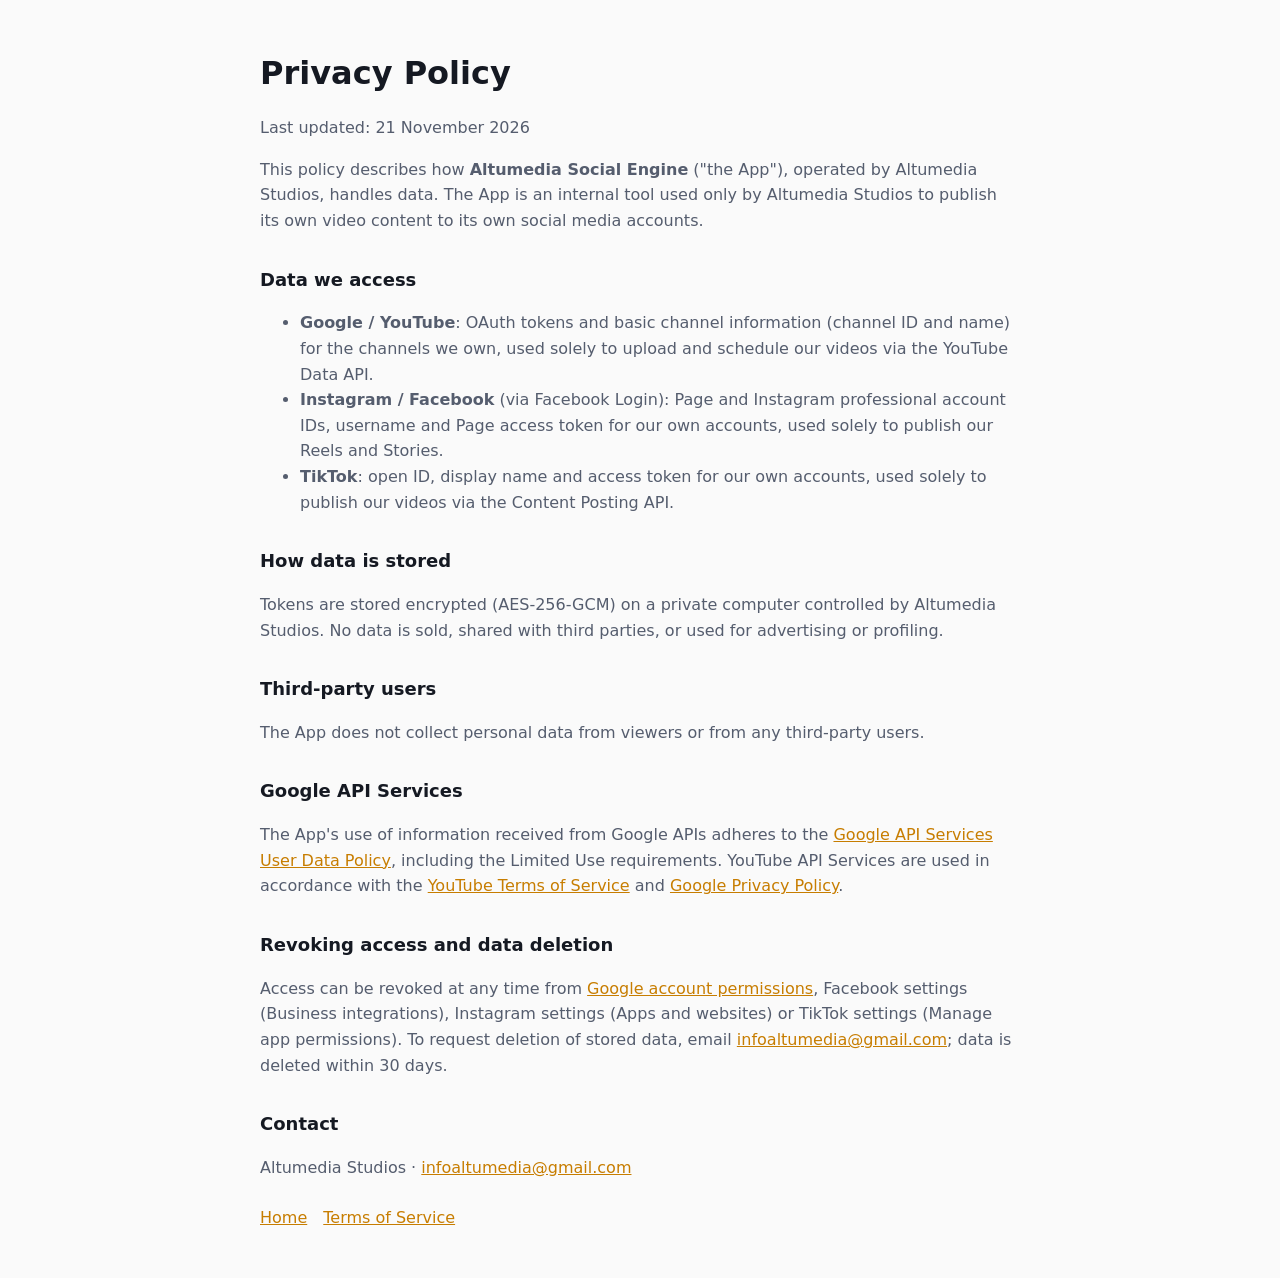
==== privacy.html @ 6e10262b "Add website, privacy policy and terms" ====
<!doctype html><html lang="en"><head><meta charset="utf-8"><meta name="viewport" content="width=device-width,initial-scale=1"><title>Privacy Policy · Altumedia</title><link rel="stylesheet" href="style.css"></head><body><main>
<h1>Privacy Policy</h1><p>Last updated: 21 November 2026</p>
<p>This policy describes how <b>Altumedia Social Engine</b> ("the App"), operated by Altumedia Studios, handles data. The App is an internal tool used only by Altumedia Studios to publish its own video content to its own social media accounts.</p>
<h2>Data we access</h2>
<ul><li><b>Google / YouTube</b>: OAuth tokens and basic channel information (channel ID and name) for the channels we own, used solely to upload and schedule our videos via the YouTube Data API.</li>
<li><b>Instagram / Facebook</b> (via Facebook Login): Page and Instagram professional account IDs, username and Page access token for our own accounts, used solely to publish our Reels and Stories.</li>
<li><b>TikTok</b>: open ID, display name and access token for our own accounts, used solely to publish our videos via the Content Posting API.</li></ul>
<h2>How data is stored</h2><p>Tokens are stored encrypted (AES-256-GCM) on a private computer controlled by Altumedia Studios. No data is sold, shared with third parties, or used for advertising or profiling.</p>
<h2>Third-party users</h2><p>The App does not collect personal data from viewers or from any third-party users.</p>
<h2>Google API Services</h2><p>The App's use of information received from Google APIs adheres to the <a href="https://developers.google.com/terms/api-services-user-data-policy">Google API Services User Data Policy</a>, including the Limited Use requirements. YouTube API Services are used in accordance with the <a href="https://www.youtube.com/t/terms">YouTube Terms of Service</a> and <a href="https://policies.google.com/privacy">Google Privacy Policy</a>.</p>
<h2>Revoking access and data deletion</h2><p>Access can be revoked at any time from <a href="https://myaccount.google.com/permissions">Google account permissions</a>, Facebook settings (Business integrations), Instagram settings (Apps and websites) or TikTok settings (Manage app permissions). To request deletion of stored data, email <a href="mailto:infoaltumedia@gmail.com">infoaltumedia@gmail.com</a>; data is deleted within 30 days.</p>
<h2>Contact</h2><p>Altumedia Studios · <a href="mailto:infoaltumedia@gmail.com">infoaltumedia@gmail.com</a></p>
<nav><a href="index.html">Home</a><a href="terms.html">Terms of Service</a></nav></main></body></html>
---- style.css ----
:root{--bg:#0d0f14;--fg:#e8ebf2;--mute:#9aa3b5;--sun:#ffb020}
@media (prefers-color-scheme: light){:root{--bg:#fafafa;--fg:#151922;--mute:#555d6e;--sun:#c77d00}}
body{margin:0;background:var(--bg);color:var(--fg);font:16px/1.6 system-ui,Segoe UI,sans-serif}
main{max-width:760px;margin:0 auto;padding:48px 16px}h1{margin:0 0 6px}h1 span{color:var(--sun)}
h2{margin-top:32px;font-size:18px}p,li{color:var(--mute)}a{color:var(--sun)}nav{margin-top:24px;display:flex;gap:16px;flex-wrap:wrap}
footer{margin-top:48px;font-size:13px;color:var(--mute)}
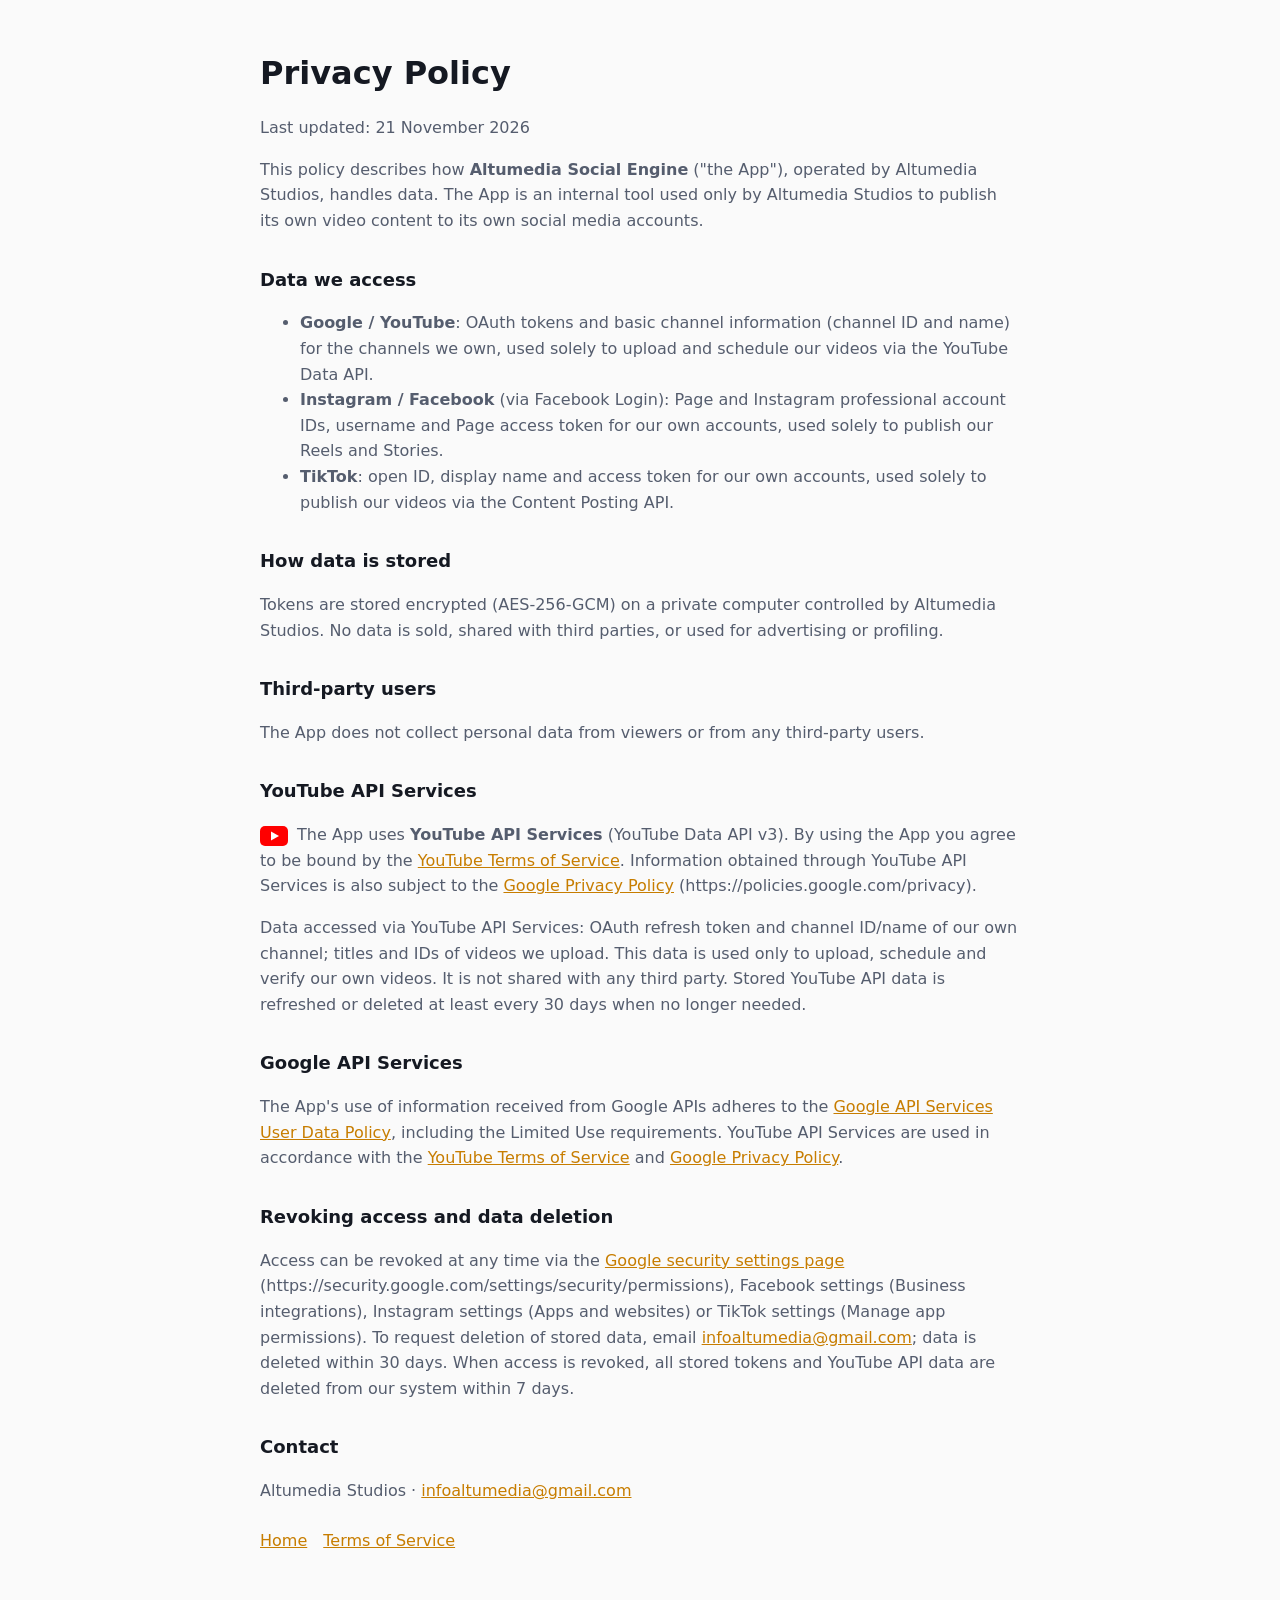
==== commit d8fe6688: "Add files via upload" ====
--- a/privacy.html
+++ b/privacy.html
@@ -1,13 +1,15 @@
-<!doctype html><html lang="en"><head><meta charset="utf-8"><meta name="viewport" content="width=device-width,initial-scale=1"><title>Privacy Policy · Altumedia</title><link rel="stylesheet" href="style.css"></head><body><main>
-<h1>Privacy Policy</h1><p>Last updated: 21 November 2026</p>
-<p>This policy describes how <b>Altumedia Social Engine</b> ("the App"), operated by Altumedia Studios, handles data. The App is an internal tool used only by Altumedia Studios to publish its own video content to its own social media accounts.</p>
-<h2>Data we access</h2>
-<ul><li><b>Google / YouTube</b>: OAuth tokens and basic channel information (channel ID and name) for the channels we own, used solely to upload and schedule our videos via the YouTube Data API.</li>
-<li><b>Instagram / Facebook</b> (via Facebook Login): Page and Instagram professional account IDs, username and Page access token for our own accounts, used solely to publish our Reels and Stories.</li>
-<li><b>TikTok</b>: open ID, display name and access token for our own accounts, used solely to publish our videos via the Content Posting API.</li></ul>
-<h2>How data is stored</h2><p>Tokens are stored encrypted (AES-256-GCM) on a private computer controlled by Altumedia Studios. No data is sold, shared with third parties, or used for advertising or profiling.</p>
-<h2>Third-party users</h2><p>The App does not collect personal data from viewers or from any third-party users.</p>
-<h2>Google API Services</h2><p>The App's use of information received from Google APIs adheres to the <a href="https://developers.google.com/terms/api-services-user-data-policy">Google API Services User Data Policy</a>, including the Limited Use requirements. YouTube API Services are used in accordance with the <a href="https://www.youtube.com/t/terms">YouTube Terms of Service</a> and <a href="https://policies.google.com/privacy">Google Privacy Policy</a>.</p>
-<h2>Revoking access and data deletion</h2><p>Access can be revoked at any time from <a href="https://myaccount.google.com/permissions">Google account permissions</a>, Facebook settings (Business integrations), Instagram settings (Apps and websites) or TikTok settings (Manage app permissions). To request deletion of stored data, email <a href="mailto:infoaltumedia@gmail.com">infoaltumedia@gmail.com</a>; data is deleted within 30 days.</p>
-<h2>Contact</h2><p>Altumedia Studios · <a href="mailto:infoaltumedia@gmail.com">infoaltumedia@gmail.com</a></p>
-<nav><a href="index.html">Home</a><a href="terms.html">Terms of Service</a></nav></main></body></html>
+<!doctype html><html lang="en"><head><meta charset="utf-8"><meta name="viewport" content="width=device-width,initial-scale=1"><title>Privacy Policy · Altumedia</title><link rel="stylesheet" href="style.css"></head><body><main>
+<h1>Privacy Policy</h1><p>Last updated: 21 November 2026</p>
+<p>This policy describes how <b>Altumedia Social Engine</b> ("the App"), operated by Altumedia Studios, handles data. The App is an internal tool used only by Altumedia Studios to publish its own video content to its own social media accounts.</p>
+<h2>Data we access</h2>
+<ul><li><b>Google / YouTube</b>: OAuth tokens and basic channel information (channel ID and name) for the channels we own, used solely to upload and schedule our videos via the YouTube Data API.</li>
+<li><b>Instagram / Facebook</b> (via Facebook Login): Page and Instagram professional account IDs, username and Page access token for our own accounts, used solely to publish our Reels and Stories.</li>
+<li><b>TikTok</b>: open ID, display name and access token for our own accounts, used solely to publish our videos via the Content Posting API.</li></ul>
+<h2>How data is stored</h2><p>Tokens are stored encrypted (AES-256-GCM) on a private computer controlled by Altumedia Studios. No data is sold, shared with third parties, or used for advertising or profiling.</p>
+<h2>Third-party users</h2><p>The App does not collect personal data from viewers or from any third-party users.</p>
+<h2>YouTube API Services</h2><p><svg class="yt" viewBox="0 0 28 20" width="28" height="20" aria-hidden="true"><rect width="28" height="20" rx="5" fill="#FF0000"/><path d="M11 5.5v9l8-4.5z" fill="#fff"/></svg> The App uses <b>YouTube API Services</b> (YouTube Data API v3). By using the App you agree to be bound by the <a href="https://www.youtube.com/t/terms">YouTube Terms of Service</a>. Information obtained through YouTube API Services is also subject to the <a href="https://policies.google.com/privacy">Google Privacy Policy</a> (https://policies.google.com/privacy).</p>
+<p>Data accessed via YouTube API Services: OAuth refresh token and channel ID/name of our own channel; titles and IDs of videos we upload. This data is used only to upload, schedule and verify our own videos. It is not shared with any third party. Stored YouTube API data is refreshed or deleted at least every 30 days when no longer needed.</p>
+<h2>Google API Services</h2><p>The App's use of information received from Google APIs adheres to the <a href="https://developers.google.com/terms/api-services-user-data-policy">Google API Services User Data Policy</a>, including the Limited Use requirements. YouTube API Services are used in accordance with the <a href="https://www.youtube.com/t/terms">YouTube Terms of Service</a> and <a href="https://policies.google.com/privacy">Google Privacy Policy</a>.</p>
+<h2>Revoking access and data deletion</h2><p>Access can be revoked at any time via the <a href="https://security.google.com/settings/security/permissions">Google security settings page</a> (https://security.google.com/settings/security/permissions), Facebook settings (Business integrations), Instagram settings (Apps and websites) or TikTok settings (Manage app permissions). To request deletion of stored data, email <a href="mailto:infoaltumedia@gmail.com">infoaltumedia@gmail.com</a>; data is deleted within 30 days. When access is revoked, all stored tokens and YouTube API data are deleted from our system within 7 days.</p>
+<h2>Contact</h2><p>Altumedia Studios · <a href="mailto:infoaltumedia@gmail.com">infoaltumedia@gmail.com</a></p>
+<nav><a href="index.html">Home</a><a href="terms.html">Terms of Service</a></nav></main></body></html>
--- a/style.css
+++ b/style.css
@@ -4,3 +4,5 @@
 main{max-width:760px;margin:0 auto;padding:48px 16px}h1{margin:0 0 6px}h1 span{color:var(--sun)}
 h2{margin-top:32px;font-size:18px}p,li{color:var(--mute)}a{color:var(--sun)}nav{margin-top:24px;display:flex;gap:16px;flex-wrap:wrap}
 footer{margin-top:48px;font-size:13px;color:var(--mute)}
+.ytbox{display:flex;gap:12px;align-items:flex-start;border:1px solid #ff000055;border-radius:10px;padding:14px;margin:18px 0;background:#ff00000d}
+svg.yt{flex:none;vertical-align:middle;margin-right:4px}
